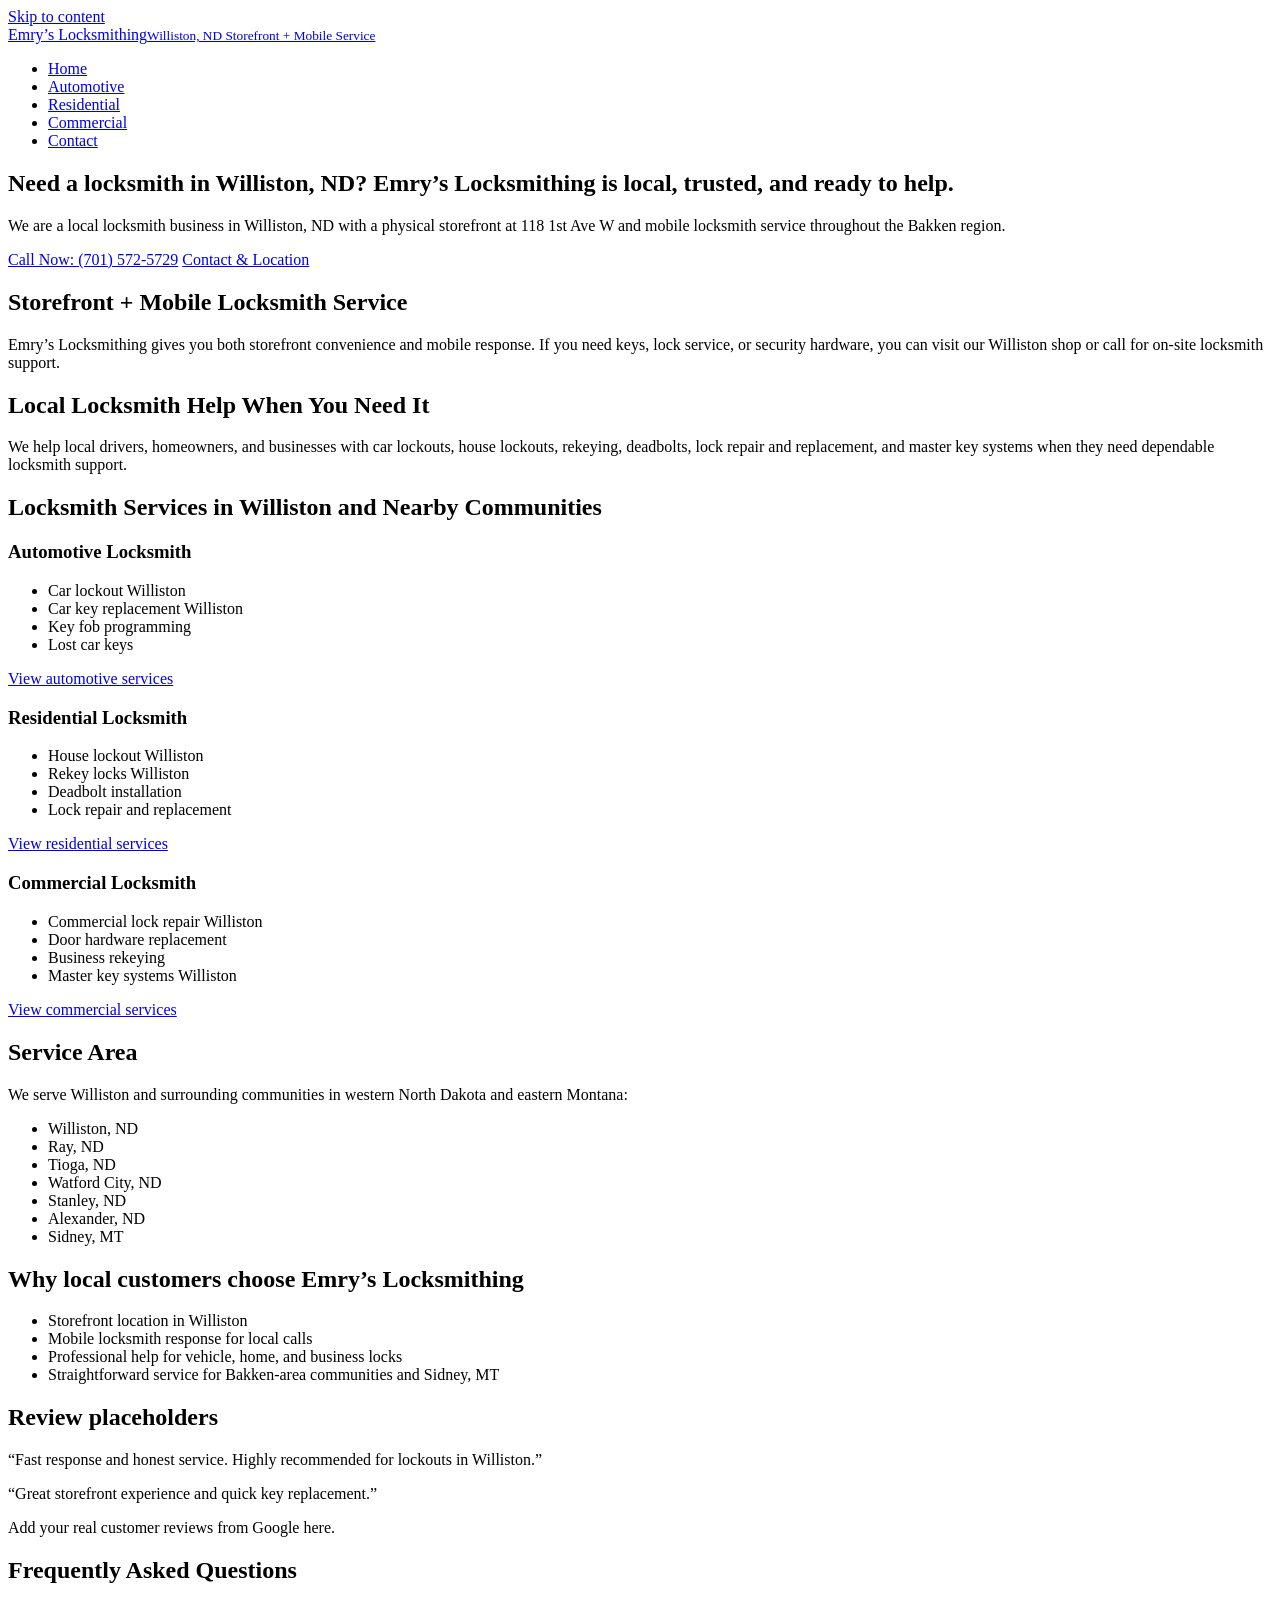
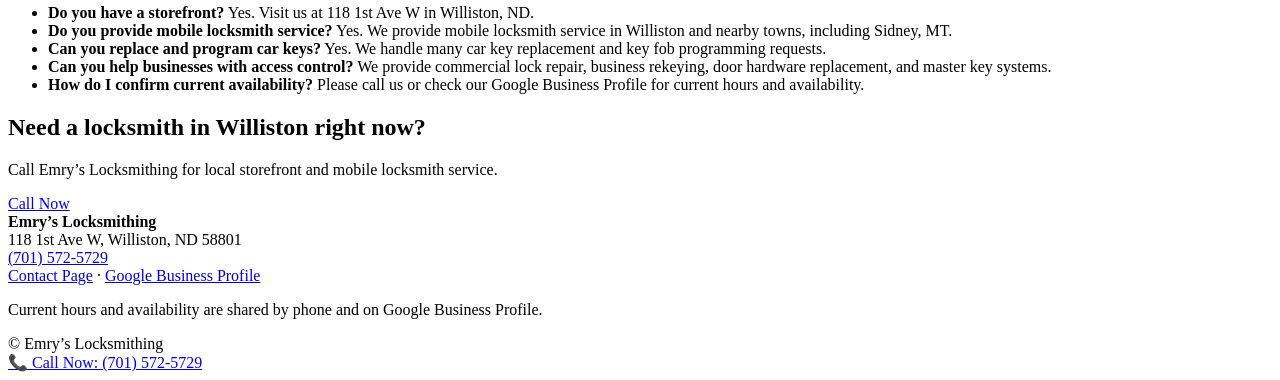
==== index.html @ eea16a0b "Create index.html" ====
<!DOCTYPE html>
<html lang="en">
  <head>
    <meta charset="UTF-8" />
    <meta name="viewport" content="width=device-width, initial-scale=1" />
    <title>Locksmith Williston ND | Emry’s Locksmithing Storefront + Mobile Service</title>
    <meta
      name="description"
      content="Emry’s Locksmithing is a trusted locksmith in Williston, ND with a real storefront and mobile service. Call for car lockouts, rekeying, deadbolts, car key replacement, and commercial locksmith work."
    />
    <link rel="stylesheet" href="styles.css" />
    <script type="application/ld+json">
      {
        "@context": "https://schema.org",
        "@graph": [
          {
            "@type": "LocalBusiness",
            "name": "Emry’s Locksmithing",
            "image": "https://images.unsplash.com/photo-1517048676732-d65bc937f952?auto=format&fit=crop&w=1200&q=80",
            "telephone": "+1-701-572-5729",
            "address": {
              "@type": "PostalAddress",
              "streetAddress": "118 1st Ave W",
              "addressLocality": "Williston",
              "addressRegion": "ND",
              "postalCode": "58801",
              "addressCountry": "US"
            },
            "areaServed": ["Williston ND", "Ray ND", "Tioga ND", "Watford City ND", "Stanley ND", "Alexander ND", "Sidney MT"],
            "url": "https://www.google.com/maps/search/?api=1&query=Emry%27s+Locksmithing+Williston+ND"
          },
          {
            "@type": "Locksmith",
            "name": "Emry’s Locksmithing",
            "telephone": "+1-701-572-5729",
            "address": {
              "@type": "PostalAddress",
              "streetAddress": "118 1st Ave W",
              "addressLocality": "Williston",
              "addressRegion": "ND",
              "postalCode": "58801",
              "addressCountry": "US"
            },
            "areaServed": ["Williston ND", "Sidney MT"],
            "url": "https://www.google.com/maps/search/?api=1&query=Emry%27s+Locksmithing+Williston+ND",
            "sameAs": ["https://www.google.com/maps/search/?api=1&query=Emry%27s+Locksmithing+Williston+ND"]
          }
        ]
      }
    </script>
  </head>
  <body>
    <a class="skip-link" href="#content">Skip to content</a>
    <header class="site-header">
      <div class="container header-inner">
        <!-- Replace text with your logo image later -->
        <a class="logo" href="index.html">Emry’s Locksmithing<small>Williston, ND Storefront + Mobile Service</small></a>
        <nav class="main-nav" aria-label="Primary">
          <ul>
            <li><a href="index.html" aria-current="page">Home</a></li>
            <li><a href="automotive-locksmith.html">Automotive</a></li>
            <li><a href="residential-locksmith.html">Residential</a></li>
            <li><a href="commercial-locksmith.html">Commercial</a></li>
            <li><a href="contact.html">Contact</a></li>
          </ul>
        </nav>
      </div>
    </header>

    <main id="content">
      <section class="hero">
        <div class="container">
          <h1>Need a locksmith in Williston, ND? Emry’s Locksmithing is local, trusted, and ready to help.</h1>
          <p>
            We are a local locksmith business in Williston, ND with a physical storefront at 118 1st Ave W and mobile locksmith
            service throughout the Bakken region.
          </p>
          <div class="hero-actions">
            <!-- Update phone number in tel links if needed -->
            <a class="btn" href="tel:+17015725729">Call Now: (701) 572-5729</a>
            <a class="btn btn-secondary" href="contact.html">Contact & Location</a>
          </div>
        </div>
      </section>

      <section>
        <div class="container two-col">
          <article class="card">
            <h2>Storefront + Mobile Locksmith Service</h2>
            <p>
              Emry’s Locksmithing gives you both storefront convenience and mobile response. If you need keys, lock service,
              or security hardware, you can visit our Williston shop or call for on-site locksmith support.
            </p>
          </article>
          <article class="card">
            <h2>Local Locksmith Help When You Need It</h2>
            <p>
              We help local drivers, homeowners, and businesses with car lockouts, house lockouts, rekeying, deadbolts,
              lock repair and replacement, and master key systems when they need dependable locksmith support.
            </p>
          </article>
        </div>
      </section>

      <section>
        <div class="container">
          <h2>Locksmith Services in Williston and Nearby Communities</h2>
          <div class="card-grid">
            <article class="card">
              <h3>Automotive Locksmith</h3>
              <ul class="service-list">
                <li>Car lockout Williston</li>
                <li>Car key replacement Williston</li>
                <li>Key fob programming</li>
                <li>Lost car keys</li>
              </ul>
              <a href="automotive-locksmith.html">View automotive services</a>
            </article>
            <article class="card">
              <h3>Residential Locksmith</h3>
              <ul class="service-list">
                <li>House lockout Williston</li>
                <li>Rekey locks Williston</li>
                <li>Deadbolt installation</li>
                <li>Lock repair and replacement</li>
              </ul>
              <a href="residential-locksmith.html">View residential services</a>
            </article>
            <article class="card">
              <h3>Commercial Locksmith</h3>
              <ul class="service-list">
                <li>Commercial lock repair Williston</li>
                <li>Door hardware replacement</li>
                <li>Business rekeying</li>
                <li>Master key systems Williston</li>
              </ul>
              <a href="commercial-locksmith.html">View commercial services</a>
            </article>
          </div>
        </div>
      </section>

      <section>
        <div class="container card">
          <h2>Service Area</h2>
          <p>We serve Williston and surrounding communities in western North Dakota and eastern Montana:</p>
          <ul class="area-list">
            <li>Williston, ND</li>
            <li>Ray, ND</li>
            <li>Tioga, ND</li>
            <li>Watford City, ND</li>
            <li>Stanley, ND</li>
            <li>Alexander, ND</li>
            <li>Sidney, MT</li>
          </ul>
        </div>
      </section>

      <section>
        <div class="container two-col">
          <article class="card">
            <h2>Why local customers choose Emry’s Locksmithing</h2>
            <ul class="service-list">
              <li>Storefront location in Williston</li>
              <li>Mobile locksmith response for local calls</li>
              <li>Professional help for vehicle, home, and business locks</li>
              <li>Straightforward service for Bakken-area communities and Sidney, MT</li>
            </ul>
          </article>
          <article class="card">
            <h2>Review placeholders</h2>
            <!-- Replace with real testimonials before publishing -->
            <p class="testimonial">“Fast response and honest service. Highly recommended for lockouts in Williston.”</p>
            <p class="testimonial">“Great storefront experience and quick key replacement.”</p>
            <p class="note">Add your real customer reviews from Google here.</p>
          </article>
        </div>
      </section>

      <section>
        <div class="container card">
          <h2>Frequently Asked Questions</h2>
          <ul class="faq-list">
            <li><strong>Do you have a storefront?</strong> Yes. Visit us at 118 1st Ave W in Williston, ND.</li>
            <li><strong>Do you provide mobile locksmith service?</strong> Yes. We provide mobile locksmith service in Williston and nearby towns, including Sidney, MT.</li>
            <li><strong>Can you replace and program car keys?</strong> Yes. We handle many car key replacement and key fob programming requests.</li>
            <li><strong>Can you help businesses with access control?</strong> We provide commercial lock repair, business rekeying, door hardware replacement, and master key systems.</li>
            <li><strong>How do I confirm current availability?</strong> Please call us or check our Google Business Profile for current hours and availability.</li>
          </ul>
        </div>
      </section>

      <section>
        <div class="container cta-band">
          <h2>Need a locksmith in Williston right now?</h2>
          <p>Call Emry’s Locksmithing for local storefront and mobile locksmith service.</p>
          <a class="btn btn-secondary" href="tel:+17015725729">Call Now</a>
        </div>
      </section>
    </main>

    <footer class="site-footer">
      <div class="container footer-grid">
        <div>
          <strong>Emry’s Locksmithing</strong><br />
          <!-- Update address here if it changes -->
          118 1st Ave W, Williston, ND 58801<br />
          <a href="tel:+17015725729">(701) 572-5729</a>
        </div>
        <div>
          <a href="contact.html">Contact Page</a> · <a data-gbp-link href="#">Google Business Profile</a>
          <p class="note">Current hours and availability are shared by phone and on Google Business Profile.</p>
        </div>
        <div>© <span id="year"></span> Emry’s Locksmithing</div>
      </div>
    </footer>

    <div class="mobile-callbar"><a href="tel:+17015725729">📞 Call Now: (701) 572-5729</a></div>
    <script src="script.js"></script>
  </body>
</html>
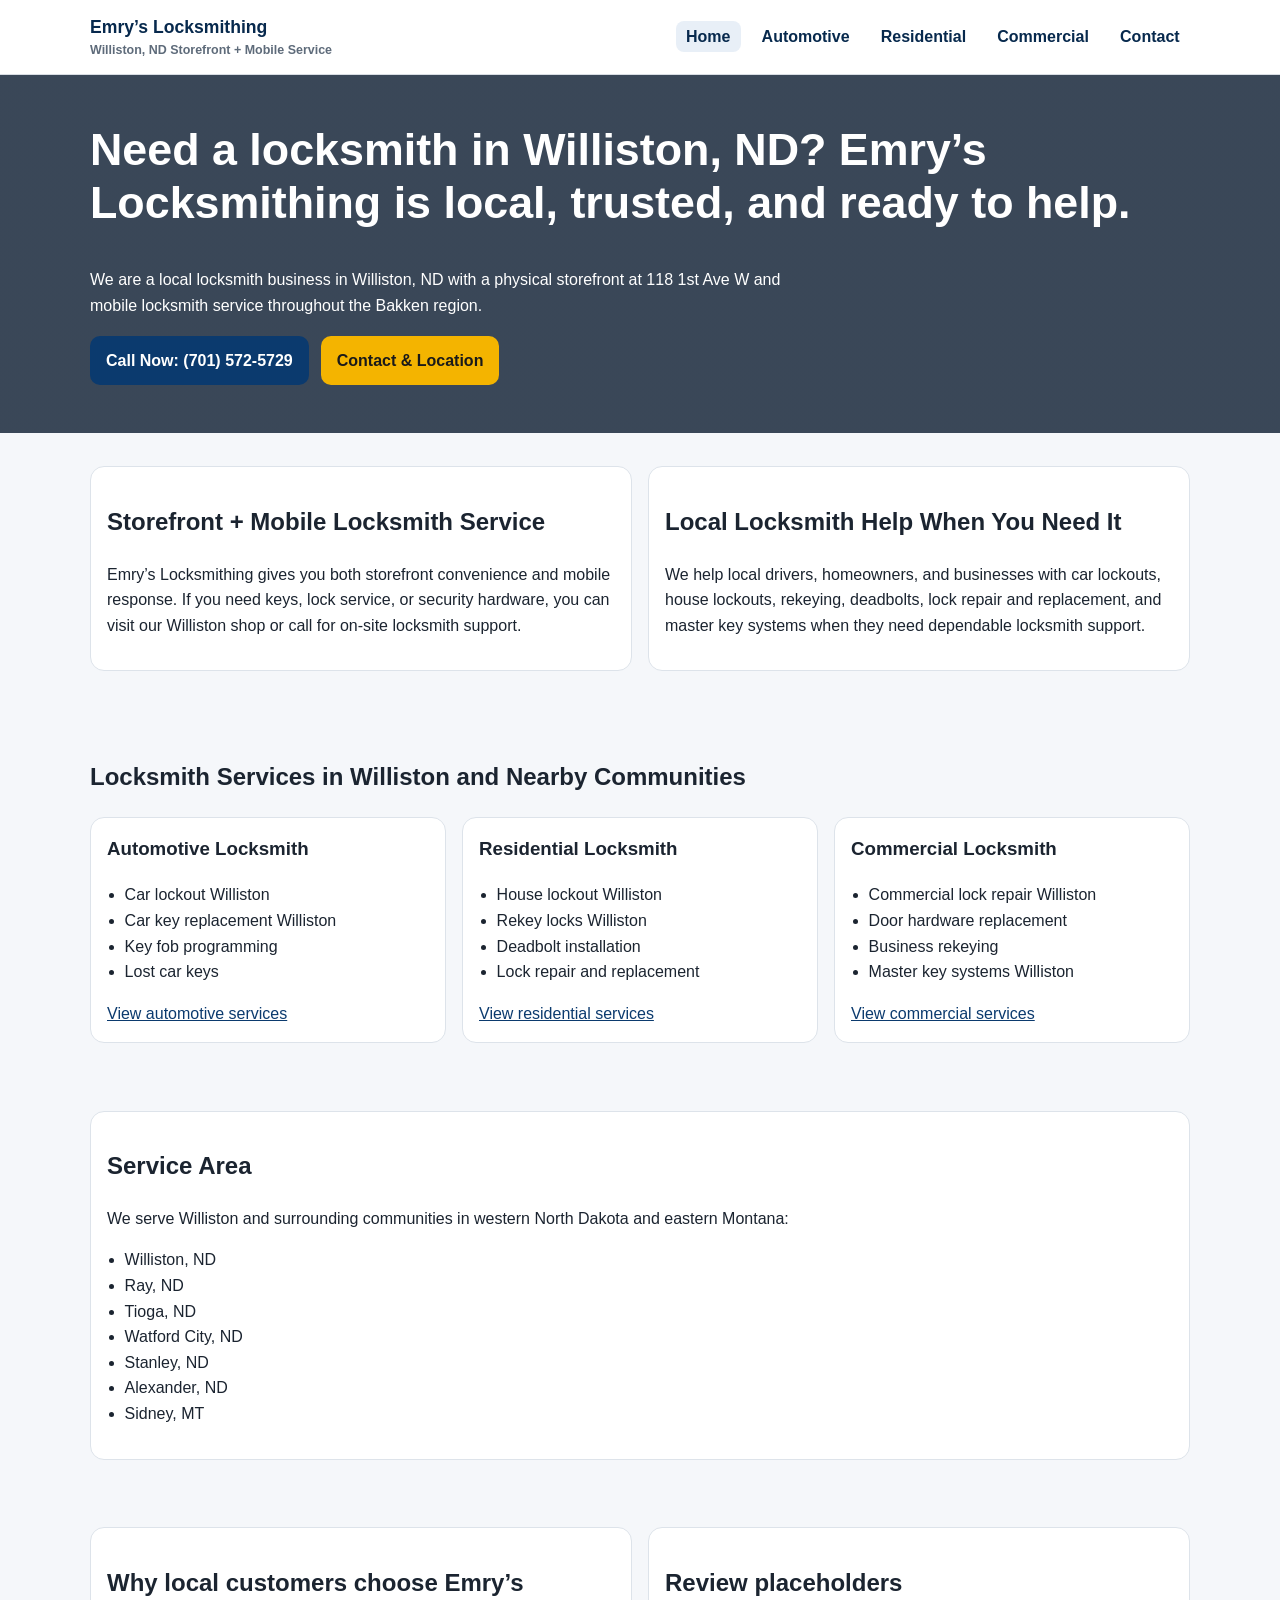
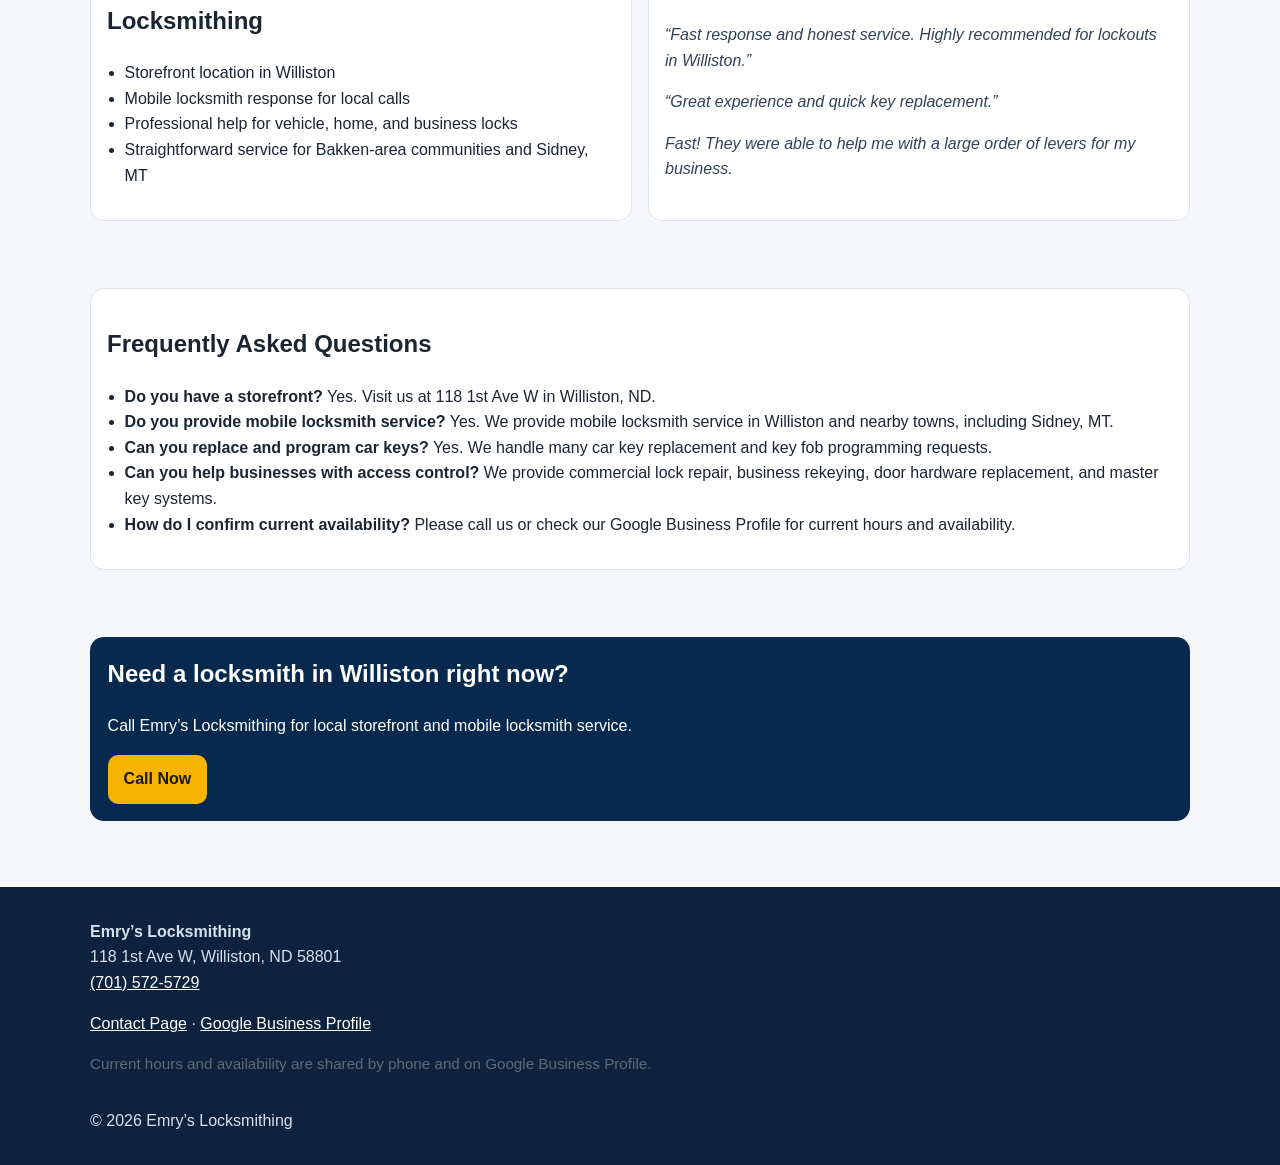
==== commit 0ec9e924: "Update index.html" ====
--- a/index.html
+++ b/index.html
@@ -171,8 +171,8 @@
             <h2>Review placeholders</h2>
             <!-- Replace with real testimonials before publishing -->
             <p class="testimonial">“Fast response and honest service. Highly recommended for lockouts in Williston.”</p>
-            <p class="testimonial">“Great storefront experience and quick key replacement.”</p>
-            <p class="note">Add your real customer reviews from Google here.</p>
+            <p class="testimonial">“Great experience and quick key replacement.”</p>
+            <p class="testimonial">Fast! They were able to help me with a large order of levers for my business.</p>
           </article>
         </div>
       </section>
--- a/styles.css
+++ b/styles.css
@@ -0,0 +1,256 @@
+/*
+  Emry's Locksmithing site styles
+  Edit brand colors and typography below as needed.
+*/
+:root {
+  --primary: #0b3a6e;
+  --primary-dark: #07294d;
+  --accent: #f4b400;
+  --text: #1b2430;
+  --muted: #5e6b7a;
+  --bg: #f5f7fa;
+  --white: #ffffff;
+  --max-width: 1100px;
+  --radius: 14px;
+}
+
+* { box-sizing: border-box; }
+
+html, body { margin: 0; padding: 0; }
+
+body {
+  font-family: "Segoe UI", Roboto, Arial, sans-serif;
+  color: var(--text);
+  background: var(--bg);
+  line-height: 1.6;
+}
+
+a { color: var(--primary); }
+
+img {
+  max-width: 100%;
+  display: block;
+  border-radius: 10px;
+}
+
+.container {
+  width: min(100% - 2rem, var(--max-width));
+  margin-inline: auto;
+}
+
+.skip-link {
+  position: absolute;
+  left: -9999px;
+}
+
+.skip-link:focus {
+  left: 0;
+  top: 0;
+  background: #000;
+  color: #fff;
+  padding: 0.5rem;
+  z-index: 999;
+}
+
+.site-header {
+  background: var(--white);
+  border-bottom: 1px solid #d8dde3;
+  position: sticky;
+  top: 0;
+  z-index: 100;
+}
+
+.header-inner {
+  display: flex;
+  align-items: center;
+  justify-content: space-between;
+  gap: 1rem;
+  padding: 0.8rem 0;
+}
+
+.logo {
+  text-decoration: none;
+  color: var(--primary-dark);
+  font-weight: 800;
+  font-size: 1.1rem;
+}
+
+.logo small {
+  display: block;
+  font-size: 0.78rem;
+  color: var(--muted);
+  font-weight: 600;
+}
+
+.main-nav ul {
+  display: flex;
+  gap: 0.65rem;
+  list-style: none;
+  padding: 0;
+  margin: 0;
+  flex-wrap: wrap;
+  justify-content: flex-end;
+}
+
+.main-nav a {
+  text-decoration: none;
+  padding: 0.45rem 0.65rem;
+  border-radius: 8px;
+  font-weight: 600;
+  color: var(--primary-dark);
+}
+
+.main-nav a[aria-current="page"],
+.main-nav a:hover {
+  background: #e8eff7;
+}
+
+.btn {
+  display: inline-block;
+  text-decoration: none;
+  background: var(--primary);
+  color: #fff;
+  font-weight: 700;
+  padding: 0.72rem 1rem;
+  border-radius: 10px;
+  border: 0;
+}
+
+.btn:hover { background: var(--primary-dark); }
+
+.btn-secondary {
+  background: var(--accent);
+  color: #1a1a1a;
+}
+
+.hero {
+  padding: 3rem 0;
+  color: #fff;
+  background: linear-gradient(rgba(5, 22, 42, 0.78), rgba(5, 22, 42, 0.78)),
+    url("https://images.unsplash.com/photo-1582139329536-e7284fece509?auto=format&fit=crop&w=1600&q=80") center/cover no-repeat;
+}
+
+.hero h1 {
+  margin-top: 0;
+  font-size: clamp(1.7rem, 4.7vw, 2.8rem);
+  line-height: 1.2;
+}
+
+.hero p {
+  max-width: 720px;
+  margin-bottom: 1.1rem;
+}
+
+.hero-actions {
+  display: flex;
+  flex-wrap: wrap;
+  gap: 0.75rem;
+}
+
+main section {
+  padding: 2.1rem 0;
+}
+
+.card-grid {
+  display: grid;
+  gap: 1rem;
+}
+
+.card {
+  background: #fff;
+  border: 1px solid #dde3ea;
+  border-radius: var(--radius);
+  padding: 1rem;
+}
+
+.card h3 { margin-top: 0; }
+
+.service-list,
+.area-list,
+.faq-list {
+  padding-left: 1.1rem;
+}
+
+.cta-band {
+  background: var(--primary-dark);
+  color: #fff;
+  border-radius: var(--radius);
+  padding: 1.1rem;
+}
+
+.cta-band h2,
+.cta-band p { margin-top: 0; }
+
+.two-col {
+  display: grid;
+  gap: 1rem;
+}
+
+.testimonial {
+  font-style: italic;
+  color: #334155;
+}
+
+.contact-box {
+  background: #fff;
+  border: 1px solid #dde3ea;
+  border-radius: var(--radius);
+  padding: 1rem;
+}
+
+form {
+  display: grid;
+  gap: 0.8rem;
+}
+
+input,
+textarea {
+  width: 100%;
+  padding: 0.7rem;
+  border-radius: 8px;
+  border: 1px solid #c6d0db;
+  font: inherit;
+}
+
+.site-footer {
+  background: #0d223c;
+  color: #d6e1ee;
+  padding: 2rem 0 5rem;
+  margin-top: 2rem;
+}
+
+.site-footer a { color: #fff; }
+
+.footer-grid {
+  display: grid;
+  gap: 1rem;
+}
+
+.mobile-callbar {
+  position: fixed;
+  left: 0;
+  right: 0;
+  bottom: 0;
+  background: #0b3a6e;
+  padding: 0.6rem 1rem calc(0.6rem + env(safe-area-inset-bottom));
+  text-align: center;
+  z-index: 120;
+}
+
+.mobile-callbar a {
+  color: #fff;
+  text-decoration: none;
+  font-weight: 800;
+}
+
+.note {
+  color: var(--muted);
+  font-size: 0.95rem;
+}
+
+@media (min-width: 760px) {
+  .card-grid { grid-template-columns: repeat(3, 1fr); }
+  .two-col { grid-template-columns: 1fr 1fr; }
+  .mobile-callbar { display: none; }
+  .site-footer { padding-bottom: 2rem; }
+}
